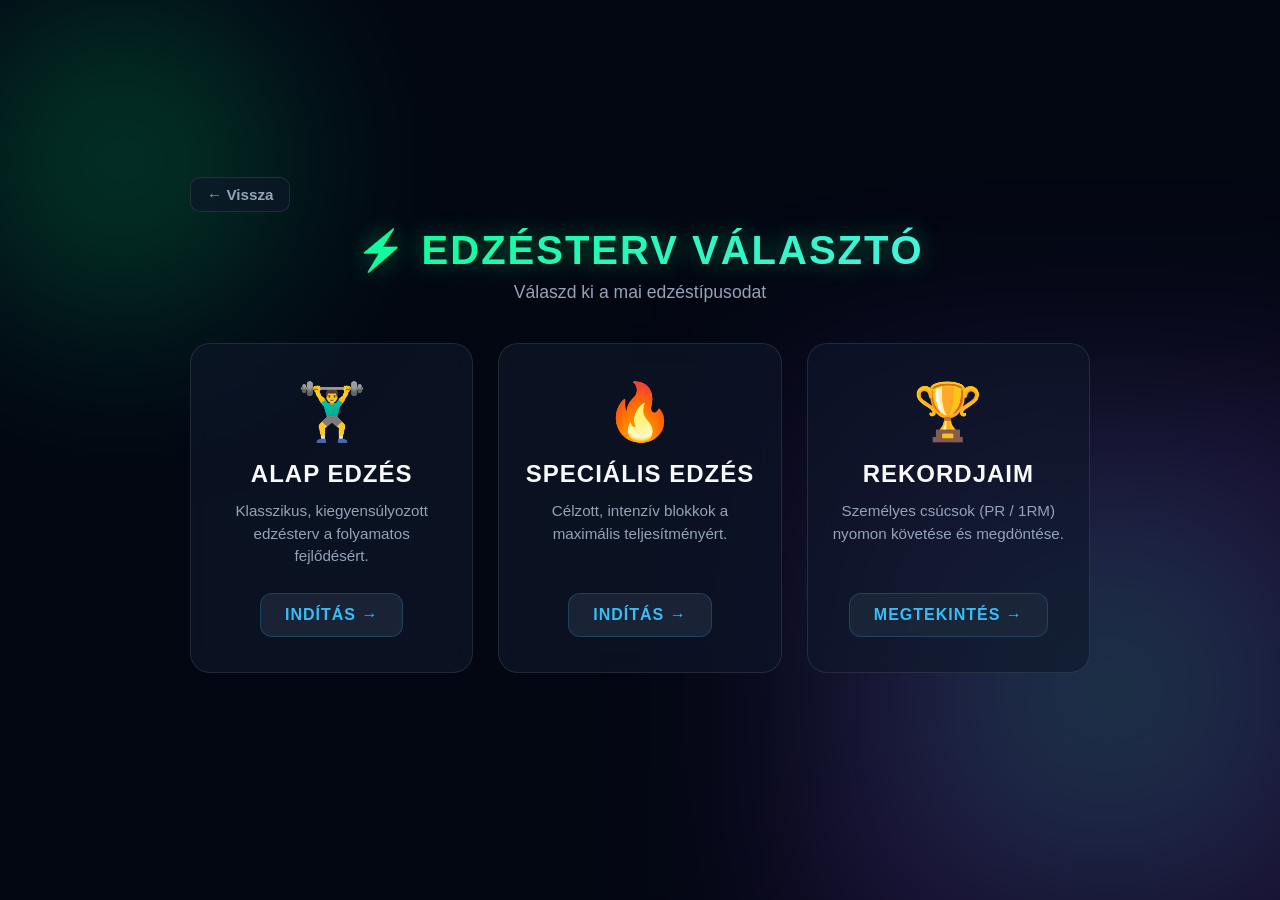
==== ez3.html @ 274ae571 "Add files via upload" ====
<!DOCTYPE html>
<html lang="hu">
<head>
    <meta charset="UTF-8">
    <meta name="viewport" content="width=device-width, initial-scale=1.0">
    <title>Edzés Választó - CyberWorkout</title>
    <link rel="stylesheet" href="c2.css">
</head>
<body>

<!-- Háttér elmosott neon fénygömbök -->
<div class="bg-blur-1"></div>
<div class="bg-blur-2"></div>

<div class="menu-container">
    <!-- VISSZA GOMB -->
    <a href="javascript:history.back()" class="back-btn">← Vissza</a>

    <header class="menu-header">
        <h1 class="glow-title">⚡ EDZÉSTERV VÁLASZTÓ</h1>
        <p class="subtitle">Válaszd ki a mai edzéstípusodat</p>
    </header>

<div class="cards-grid">
    <!-- 1. Alap Edzés Kártya -->
    <a href="ed.html" class="workout-card basic">
        <div class="card-icon">🏋️‍♂️</div>
        <h2>ALAP EDZÉS</h2>
        <p>Klasszikus, kiegyensúlyozott edzésterv a folyamatos fejlődésért.</p>
        <div class="card-btn">INDÍTÁS →</div>
    </a>

    <!-- 2. Speciális Edzés Kártya -->
    <a href="ez5.html" class="workout-card special">
        <div class="card-icon">🔥</div>
        <h2>SPECIÁLIS EDZÉS</h2>
        <p>Célzott, intenzív blokkok a maximális teljesítményért.</p>
        <div class="card-btn">INDÍTÁS →</div>
    </a>

    <!-- 3. ÚJ: SZEMÉLYES REKORDOK KÁRTYA -->
    <a href="ez4.html" class="workout-card pr-card-menu">
        <div class="card-icon">🏆</div>
        <h2>REKORDJAIM</h2>
        <p>Személyes csúcsok (PR / 1RM) nyomon követése és megdöntése.</p>
        <div class="card-btn">MEGTEKINTÉS →</div>
    </a>
</div></div>

</body>
</html>
---- c2.css ----
* {
    box-sizing: border-box;
    margin: 0;
    padding: 0;
    font-family: 'Segoe UI', Tahoma, Geneva, Verdana, sans-serif;
}

body {
    background-color: #030712;
    color: #f8fafc;
    min-height: 100vh;
    display: flex;
    justify-content: center;
    align-items: center;
    padding: 20px;
    position: relative;
    overflow-x: hidden;
}

/* Elmosott neon háttér-effektek (Blurred Glassmorphism) */
.bg-blur-1 {
    position: fixed;
    top: -10%;
    left: -10%;
    width: 500px;
    height: 500px;
    background: radial-gradient(circle, rgba(0, 255, 135, 0.25) 0%, rgba(0, 0, 0, 0) 70%);
    filter: blur(80px);
    z-index: 0;
    pointer-events: none;
}

.bg-blur-2 {
    position: fixed;
    bottom: -10%;
    right: -10%;
    width: 600px;
    height: 600px;
    background: radial-gradient(circle, rgba(96, 239, 255, 0.25) 0%, rgba(147, 51, 234, 0.2) 70%);
    filter: blur(100px);
    z-index: 0;
    pointer-events: none;
}

.menu-container {
    max-width: 900px;
    width: 100%;
    text-align: center;
    position: relative;
    z-index: 1;
}

/* VISSZA GOMB STÍLUSA */
.back-btn {
    position: absolute;
    top: -50px;
    left: 0;
    color: #94a3b8;
    text-decoration: none;
    font-weight: 700;
    font-size: 0.95rem;
    padding: 8px 16px;
    background: rgba(15, 23, 42, 0.6);
    border: 1px solid rgba(255, 255, 255, 0.1);
    border-radius: 10px;
    backdrop-filter: blur(10px);
    transition: all 0.3s ease;
}

.back-btn:hover {
    color: #60efff;
    border-color: #60efff;
    box-shadow: 0 0 15px rgba(96, 239, 255, 0.4);
    transform: translateX(-3px);
}

.menu-header {
    margin-bottom: 40px;
}

.glow-title {
    font-size: 2.5rem;
    font-weight: 900;
    letter-spacing: 2px;
    background: linear-gradient(135deg, #00ff87 0%, #60efff 100%);
    -webkit-background-clip: text;
    -webkit-text-fill-color: transparent;
    text-shadow: 0 0 25px rgba(0, 255, 135, 0.4);
}

.subtitle {
    color: #94a3b8;
    font-size: 1.1rem;
    margin-top: 8px;
}

/* Kártyák elrendezése üveghatású (Glassmorphism) szűrővel */
.cards-grid {
    display: grid;
    grid-template-columns: repeat(auto-fit, minmax(280px, 1fr));
    gap: 25px;
}

.workout-card {
    background: rgba(15, 23, 42, 0.65);
    backdrop-filter: blur(16px);
    -webkit-backdrop-filter: blur(16px);
    border: 1px solid rgba(255, 255, 255, 0.1);
    border-radius: 20px;
    padding: 35px 25px;
    text-decoration: none;
    color: inherit;
    display: flex;
    flex-direction: column;
    align-items: center;
    transition: all 0.4s cubic-bezier(0.4, 0, 0.2, 1);
    position: relative;
}

.card-icon {
    font-size: 3.5rem;
    margin-bottom: 15px;
}

.workout-card h2 {
    font-size: 1.5rem;
    font-weight: 800;
    letter-spacing: 1px;
    margin-bottom: 12px;
}

.workout-card p {
    color: #94a3b8;
    font-size: 0.95rem;
    line-height: 1.5;
    margin-bottom: 25px;
    flex-grow: 1;
}

.card-btn {
    background: rgba(30, 41, 59, 0.8);
    color: #38bdf8;
    font-weight: 700;
    padding: 12px 24px;
    border-radius: 12px;
    transition: 0.3s;
    letter-spacing: 1px;
    border: 1px solid rgba(56, 189, 248, 0.2);
}

/* Hover effektek - Alap Edzés */
.workout-card.basic:hover {
    transform: translateY(-8px);
    border-color: #00ff87;
    box-shadow: 0 0 35px rgba(0, 255, 135, 0.35);
}

.workout-card.basic:hover .card-btn {
    background: #00ff87;
    color: #030712;
    box-shadow: 0 0 20px rgba(0, 255, 135, 0.6);
    border-color: #00ff87;
}

/* Hover effektek - Speciális Edzés */
.workout-card.special:hover {
    transform: translateY(-8px);
    border-color: #ff0055;
    box-shadow: 0 0 35px rgba(255, 0, 85, 0.35);
}

.workout-card.special:hover h2 {
    color: #ff0055;
}

.workout-card.special:hover .card-btn {
    background: #ff0055;
    color: #ffffff;
    box-shadow: 0 0 20px rgba(255, 0, 85, 0.6);
    border-color: #ff0055;
}

/* Rekordok Kártya Hover */
.workout-card.pr-card-menu:hover {
    transform: translateY(-8px);
    border-color: #f59e0b;
    box-shadow: 0 0 35px rgba(245, 158, 11, 0.35);
}

.workout-card.pr-card-menu:hover h2 {
    color: #f59e0b;
}

.workout-card.pr-card-menu:hover .card-btn {
    background: #f59e0b;
    color: #030712;
    box-shadow: 0 0 20px rgba(245, 158, 11, 0.6);
    border-color: #f59e0b;
}
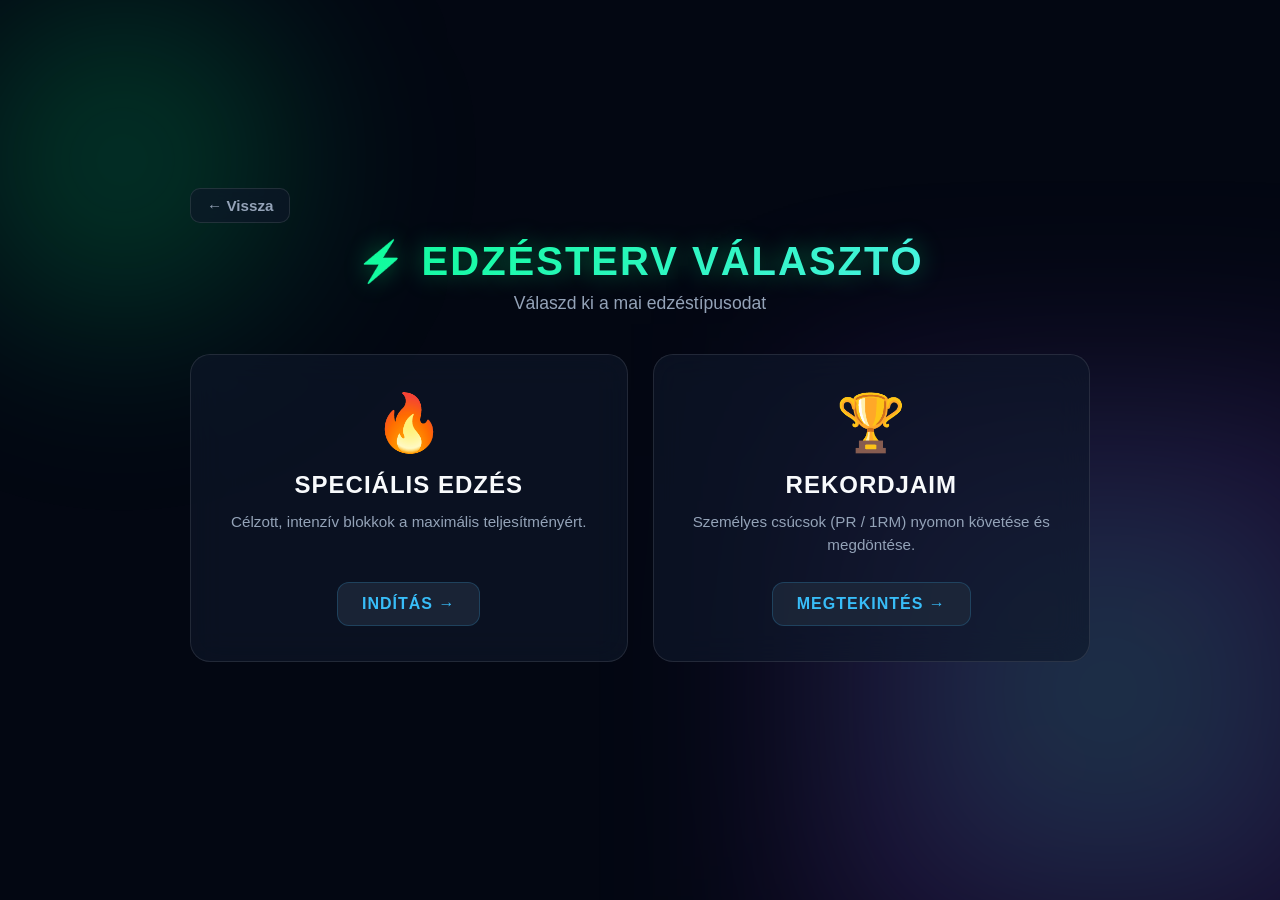
==== commit 2ab1a2a7: "Remove redundant lines and format HTML structure" ====
--- a/ez3.html
+++ b/ez3.html
@@ -22,13 +22,7 @@
     </header>
 
 <div class="cards-grid">
-    <!-- 1. Alap Edzés Kártya -->
-    <a href="ed.html" class="workout-card basic">
-        <div class="card-icon">🏋️‍♂️</div>
-        <h2>ALAP EDZÉS</h2>
-        <p>Klasszikus, kiegyensúlyozott edzésterv a folyamatos fejlődésért.</p>
-        <div class="card-btn">INDÍTÁS →</div>
-    </a>
+
 
     <!-- 2. Speciális Edzés Kártya -->
     <a href="ez5.html" class="workout-card special">
@@ -48,4 +42,4 @@
 </div></div>
 
 </body>
-</html>+</html>
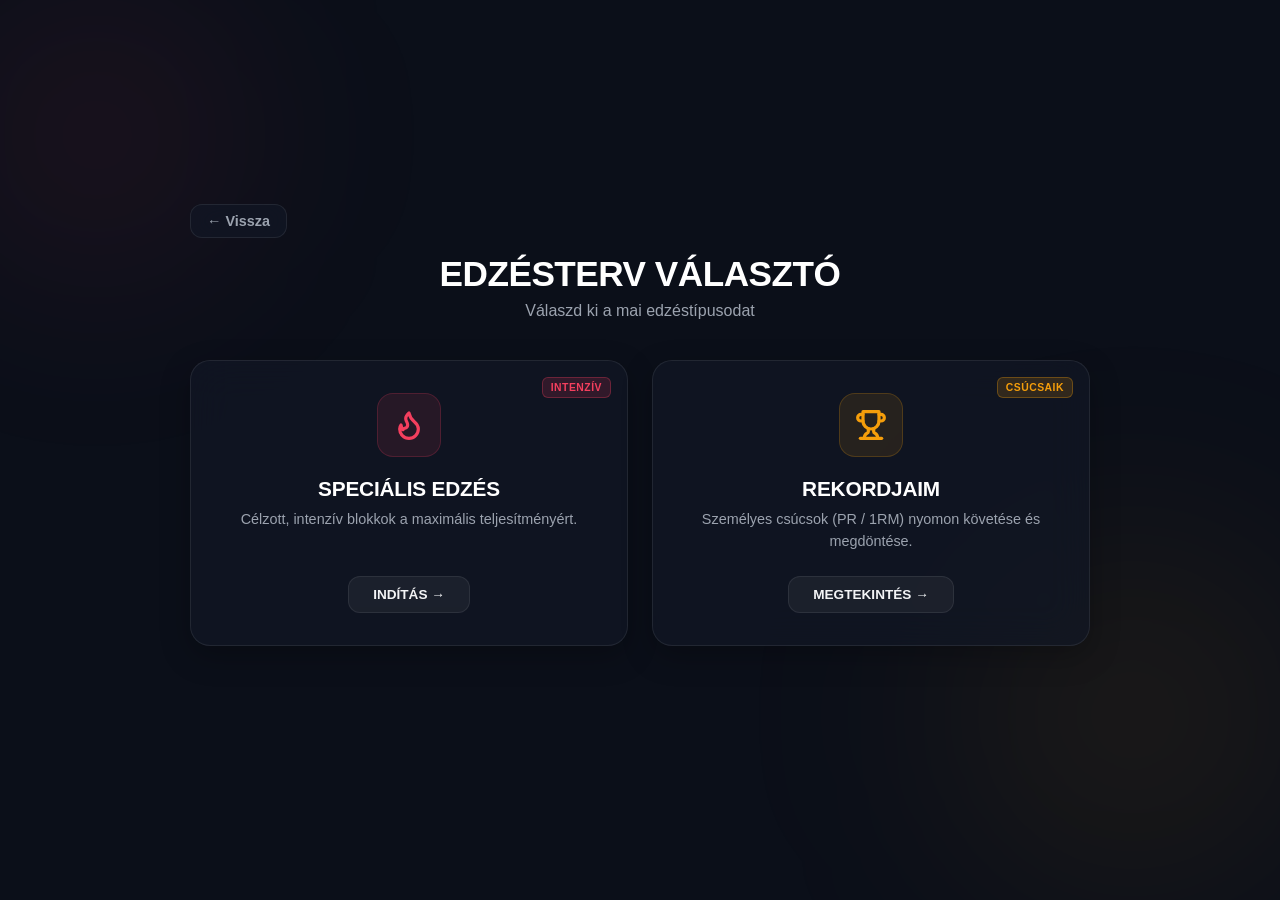
==== commit 5f81a848: "Enhance ez3.html with PWA support and UI updates Added PWA settings and improved card design with ba" ====
--- a/ez3.html
+++ b/ez3.html
@@ -2,44 +2,63 @@
 <html lang="hu">
 <head>
     <meta charset="UTF-8">
-    <meta name="viewport" content="width=device-width, initial-scale=1.0">
+    <meta name="viewport" content="width=device-width, initial-scale=1.0, maximum-scale=1.0, user-scalable=no">
     <title>Edzés Választó - CyberWorkout</title>
     <link rel="stylesheet" href="c2.css">
+    
+    <!-- PWA / Mobil beállítások -->
+    <meta name="apple-mobile-web-app-capable" content="yes">
+    <meta name="apple-mobile-web-app-status-bar-style" content="black-translucent">
+    <meta name="theme-color" content="#0b0f19">
 </head>
 <body>
 
-<!-- Háttér elmosott neon fénygömbök -->
-<div class="bg-blur-1"></div>
-<div class="bg-blur-2"></div>
+    <!-- Háttér elmosott fénygömbök -->
+    <div class="bg-blur-1"></div>
+    <div class="bg-blur-2"></div>
 
-<div class="menu-container">
-    <!-- VISSZA GOMB -->
-    <a href="javascript:history.back()" class="back-btn">← Vissza</a>
+    <div class="menu-container">
+        <!-- VISSZA GOMB -->
+        <a href="javascript:history.back()" class="back-btn">← Vissza</a>
 
-    <header class="menu-header">
-        <h1 class="glow-title">⚡ EDZÉSTERV VÁLASZTÓ</h1>
-        <p class="subtitle">Válaszd ki a mai edzéstípusodat</p>
-    </header>
+        <header class="menu-header">
+            <h1 class="glow-title">EDZÉSTERV VÁLASZTÓ</h1>
+            <p class="subtitle">Válaszd ki a mai edzéstípusodat</p>
+        </header>
 
-<div class="cards-grid">
+        <div class="cards-grid">
+            <!-- 2. Speciális Edzés Kártya -->
+            <a href="ez5.html" class="workout-card special">
+                <span class="badge badge-pink">INTENZÍV</span>
+                <div class="card-icon-wrapper icon-pink">
+                    <svg width="32" height="32" viewBox="0 0 24 24" fill="none" stroke="currentColor" stroke-width="2.4" stroke-linecap="round" stroke-linejoin="round">
+                        <path d="M8.5 14.5A2.5 2.5 0 0 0 11 12c0-1.38-.5-2-1-3-1.072-2.143-.224-4.054 2-6 .5 2.5 2 4.9 4 6.5 2 1.6 3 3.5 3 5.5a7 7 0 1 1-14 0c0-1.153.433-2.294 1-3a6.954 6.954 0 0 0 1.5 3.5Z"/>
+                    </svg>
+                </div>
+                <h2>SPECIÁLIS EDZÉS</h2>
+                <p>Célzott, intenzív blokkok a maximális teljesítményért.</p>
+                <span class="card-btn">INDÍTÁS →</span>
+            </a>
 
-
-    <!-- 2. Speciális Edzés Kártya -->
-    <a href="ez5.html" class="workout-card special">
-        <div class="card-icon">🔥</div>
-        <h2>SPECIÁLIS EDZÉS</h2>
-        <p>Célzott, intenzív blokkok a maximális teljesítményért.</p>
-        <div class="card-btn">INDÍTÁS →</div>
-    </a>
-
-    <!-- 3. ÚJ: SZEMÉLYES REKORDOK KÁRTYA -->
-    <a href="ez4.html" class="workout-card pr-card-menu">
-        <div class="card-icon">🏆</div>
-        <h2>REKORDJAIM</h2>
-        <p>Személyes csúcsok (PR / 1RM) nyomon követése és megdöntése.</p>
-        <div class="card-btn">MEGTEKINTÉS →</div>
-    </a>
-</div></div>
+            <!-- 3. ÚJ: SZEMÉLYES REKORDOK KÁRTYA -->
+            <a href="ez4.html" class="workout-card pr-card-menu">
+                <span class="badge badge-amber">CSÚCSAIK</span>
+                <div class="card-icon-wrapper icon-amber">
+                    <svg width="32" height="32" viewBox="0 0 24 24" fill="none" stroke="currentColor" stroke-width="2.4" stroke-linecap="round" stroke-linejoin="round">
+                        <path d="M6 9H4.5a2.5 2.5 0 0 1 0-5H6"/>
+                        <path d="M18 9h1.5a2.5 2.5 0 0 0 0-5H18"/>
+                        <path d="M4 22h16"/>
+                        <path d="M10 14.66V17c0 .55-.47.98-.97 1.21C7.85 18.75 7 20.24 7 22"/>
+                        <path d="M14 14.66V17c0 .55.47.98.97 1.21C16.15 18.75 17 20.24 17 22"/>
+                        <path d="M18 2H6v7a6 6 0 0 0 12 0V2Z"/>
+                    </svg>
+                </div>
+                <h2>REKORDJAIM</h2>
+                <p>Személyes csúcsok (PR / 1RM) nyomon követése és megdöntése.</p>
+                <span class="card-btn">MEGTEKINTÉS →</span>
+            </a>
+        </div>
+    </div>
 
 </body>
 </html>
--- a/c2.css
+++ b/c2.css
@@ -1,31 +1,42 @@
+:root {
+    --bg-color: #0b0f19;
+    --card-bg: rgba(18, 24, 38, 0.7);
+    --text-primary: #f3f4f6;
+    --text-secondary: #9ca3af;
+    --accent-pink: #f43f5e;
+    --accent-amber: #f59e0b;
+    --border-color: rgba(255, 255, 255, 0.08);
+}
+
 * {
     box-sizing: border-box;
     margin: 0;
     padding: 0;
-    font-family: 'Segoe UI', Tahoma, Geneva, Verdana, sans-serif;
+    font-family: -apple-system, BlinkMacSystemFont, "Segoe UI", Roboto, Helvetica, Arial, sans-serif;
+    -webkit-tap-highlight-color: transparent;
 }
 
 body {
-    background-color: #030712;
-    color: #f8fafc;
+    background-color: var(--bg-color);
+    color: var(--text-primary);
     min-height: 100vh;
     display: flex;
     justify-content: center;
     align-items: center;
-    padding: 20px;
+    padding: 24px;
     position: relative;
     overflow-x: hidden;
 }
 
-/* Elmosott neon háttér-effektek (Blurred Glassmorphism) */
+/* Elmosott háttér-effektek */
 .bg-blur-1 {
     position: fixed;
     top: -10%;
     left: -10%;
-    width: 500px;
-    height: 500px;
-    background: radial-gradient(circle, rgba(0, 255, 135, 0.25) 0%, rgba(0, 0, 0, 0) 70%);
-    filter: blur(80px);
+    width: 450px;
+    height: 450px;
+    background: radial-gradient(circle, rgba(244, 63, 94, 0.1) 0%, rgba(0, 0, 0, 0) 70%);
+    filter: blur(90px);
     z-index: 0;
     pointer-events: none;
 }
@@ -34,9 +45,9 @@
     position: fixed;
     bottom: -10%;
     right: -10%;
-    width: 600px;
-    height: 600px;
-    background: radial-gradient(circle, rgba(96, 239, 255, 0.25) 0%, rgba(147, 51, 234, 0.2) 70%);
+    width: 550px;
+    height: 550px;
+    background: radial-gradient(circle, rgba(245, 158, 11, 0.1) 0%, rgba(0, 0, 0, 0) 70%);
     filter: blur(100px);
     z-index: 0;
     pointer-events: none;
@@ -55,22 +66,22 @@
     position: absolute;
     top: -50px;
     left: 0;
-    color: #94a3b8;
+    color: var(--text-secondary);
     text-decoration: none;
-    font-weight: 700;
-    font-size: 0.95rem;
+    font-weight: 600;
+    font-size: 0.9rem;
     padding: 8px 16px;
-    background: rgba(15, 23, 42, 0.6);
-    border: 1px solid rgba(255, 255, 255, 0.1);
-    border-radius: 10px;
-    backdrop-filter: blur(10px);
+    background: var(--card-bg);
+    border: 1px solid var(--border-color);
+    border-radius: 12px;
+    backdrop-filter: blur(16px);
+    -webkit-backdrop-filter: blur(16px);
     transition: all 0.3s ease;
 }
 
 .back-btn:hover {
-    color: #60efff;
-    border-color: #60efff;
-    box-shadow: 0 0 15px rgba(96, 239, 255, 0.4);
+    color: #ffffff;
+    border-color: rgba(255, 255, 255, 0.2);
     transform: translateX(-3px);
 }
 
@@ -79,121 +90,154 @@
 }
 
 .glow-title {
-    font-size: 2.5rem;
-    font-weight: 900;
-    letter-spacing: 2px;
-    background: linear-gradient(135deg, #00ff87 0%, #60efff 100%);
-    -webkit-background-clip: text;
-    -webkit-text-fill-color: transparent;
-    text-shadow: 0 0 25px rgba(0, 255, 135, 0.4);
+    font-size: 2.2rem;
+    font-weight: 800;
+    letter-spacing: -0.5px;
+    color: #ffffff;
+    margin-bottom: 8px;
 }
 
 .subtitle {
-    color: #94a3b8;
-    font-size: 1.1rem;
-    margin-top: 8px;
-}
-
-/* Kártyák elrendezése üveghatású (Glassmorphism) szűrővel */
+    color: var(--text-secondary);
+    font-size: 1rem;
+    font-weight: 400;
+}
+
+/* Kártyák elrendezése */
 .cards-grid {
     display: grid;
     grid-template-columns: repeat(auto-fit, minmax(280px, 1fr));
-    gap: 25px;
+    gap: 24px;
 }
 
 .workout-card {
-    background: rgba(15, 23, 42, 0.65);
-    backdrop-filter: blur(16px);
-    -webkit-backdrop-filter: blur(16px);
-    border: 1px solid rgba(255, 255, 255, 0.1);
+    background: var(--card-bg);
+    backdrop-filter: blur(20px);
+    -webkit-backdrop-filter: blur(20px);
+    border: 1px solid var(--border-color);
     border-radius: 20px;
-    padding: 35px 25px;
+    padding: 32px 24px;
     text-decoration: none;
     color: inherit;
     display: flex;
     flex-direction: column;
     align-items: center;
-    transition: all 0.4s cubic-bezier(0.4, 0, 0.2, 1);
+    transition: all 0.3s cubic-bezier(0.4, 0, 0.2, 1);
     position: relative;
-}
-
-.card-icon {
-    font-size: 3.5rem;
-    margin-bottom: 15px;
+    box-shadow: 0 10px 30px rgba(0, 0, 0, 0.25);
+}
+
+/* Badge jelölések a sarokban */
+.badge {
+    position: absolute;
+    top: 16px;
+    right: 16px;
+    font-size: 0.65rem;
+    font-weight: 700;
+    letter-spacing: 0.5px;
+    padding: 4px 8px;
+    border-radius: 6px;
+    text-transform: uppercase;
+}
+
+.badge-pink {
+    background: rgba(244, 63, 94, 0.15);
+    color: var(--accent-pink);
+    border: 1px solid rgba(244, 63, 94, 0.3);
+}
+
+.badge-amber {
+    background: rgba(245, 158, 11, 0.15);
+    color: var(--accent-amber);
+    border: 1px solid rgba(245, 158, 11, 0.3);
+}
+
+/* Ikon konténerek */
+.card-icon-wrapper {
+    width: 64px;
+    height: 64px;
+    border-radius: 16px;
+    display: flex;
+    align-items: center;
+    justify-content: center;
+    margin-bottom: 20px;
+    transition: transform 0.3s ease;
+}
+
+.icon-pink {
+    background: rgba(244, 63, 94, 0.1);
+    color: var(--accent-pink);
+    border: 1px solid rgba(244, 63, 94, 0.2);
+}
+
+.icon-amber {
+    background: rgba(245, 158, 11, 0.1);
+    color: var(--accent-amber);
+    border: 1px solid rgba(245, 158, 11, 0.2);
 }
 
 .workout-card h2 {
-    font-size: 1.5rem;
-    font-weight: 800;
-    letter-spacing: 1px;
-    margin-bottom: 12px;
+    font-size: 1.3rem;
+    font-weight: 700;
+    letter-spacing: -0.2px;
+    margin-bottom: 8px;
+    color: #ffffff;
 }
 
 .workout-card p {
-    color: #94a3b8;
-    font-size: 0.95rem;
+    color: var(--text-secondary);
+    font-size: 0.9rem;
     line-height: 1.5;
-    margin-bottom: 25px;
+    margin-bottom: 24px;
     flex-grow: 1;
 }
 
 .card-btn {
-    background: rgba(30, 41, 59, 0.8);
-    color: #38bdf8;
-    font-weight: 700;
-    padding: 12px 24px;
+    background: rgba(255, 255, 255, 0.05);
+    color: var(--text-primary);
+    font-weight: 600;
+    padding: 10px 24px;
     border-radius: 12px;
-    transition: 0.3s;
-    letter-spacing: 1px;
-    border: 1px solid rgba(56, 189, 248, 0.2);
-}
-
-/* Hover effektek - Alap Edzés */
-.workout-card.basic:hover {
-    transform: translateY(-8px);
-    border-color: #00ff87;
-    box-shadow: 0 0 35px rgba(0, 255, 135, 0.35);
-}
-
-.workout-card.basic:hover .card-btn {
-    background: #00ff87;
-    color: #030712;
-    box-shadow: 0 0 20px rgba(0, 255, 135, 0.6);
-    border-color: #00ff87;
-}
-
-/* Hover effektek - Speciális Edzés */
+    transition: all 0.2s ease;
+    font-size: 0.85rem;
+    border: 1px solid var(--border-color);
+}
+
+/* Hover effektek */
+.workout-card:hover .card-icon-wrapper {
+    transform: scale(1.08);
+}
+
 .workout-card.special:hover {
-    transform: translateY(-8px);
-    border-color: #ff0055;
-    box-shadow: 0 0 35px rgba(255, 0, 85, 0.35);
+    transform: translateY(-5px);
+    border-color: rgba(244, 63, 94, 0.4);
+    box-shadow: 0 15px 35px rgba(244, 63, 94, 0.12);
 }
 
 .workout-card.special:hover h2 {
-    color: #ff0055;
+    color: var(--accent-pink);
 }
 
 .workout-card.special:hover .card-btn {
-    background: #ff0055;
-    color: #ffffff;
-    box-shadow: 0 0 20px rgba(255, 0, 85, 0.6);
-    border-color: #ff0055;
-}
-
-/* Rekordok Kártya Hover */
+    background: var(--accent-pink);
+    color: #ffffff;
+    border-color: var(--accent-pink);
+    box-shadow: 0 0 15px rgba(244, 63, 94, 0.4);
+}
+
 .workout-card.pr-card-menu:hover {
-    transform: translateY(-8px);
-    border-color: #f59e0b;
-    box-shadow: 0 0 35px rgba(245, 158, 11, 0.35);
+    transform: translateY(-5px);
+    border-color: rgba(245, 158, 11, 0.4);
+    box-shadow: 0 15px 35px rgba(245, 158, 11, 0.12);
 }
 
 .workout-card.pr-card-menu:hover h2 {
-    color: #f59e0b;
+    color: var(--accent-amber);
 }
 
 .workout-card.pr-card-menu:hover .card-btn {
-    background: #f59e0b;
-    color: #030712;
-    box-shadow: 0 0 20px rgba(245, 158, 11, 0.6);
-    border-color: #f59e0b;
-}+    background: var(--accent-amber);
+    color: #0b0f19;
+    border-color: var(--accent-amber);
+    box-shadow: 0 0 15px rgba(245, 158, 11, 0.4);
+}
